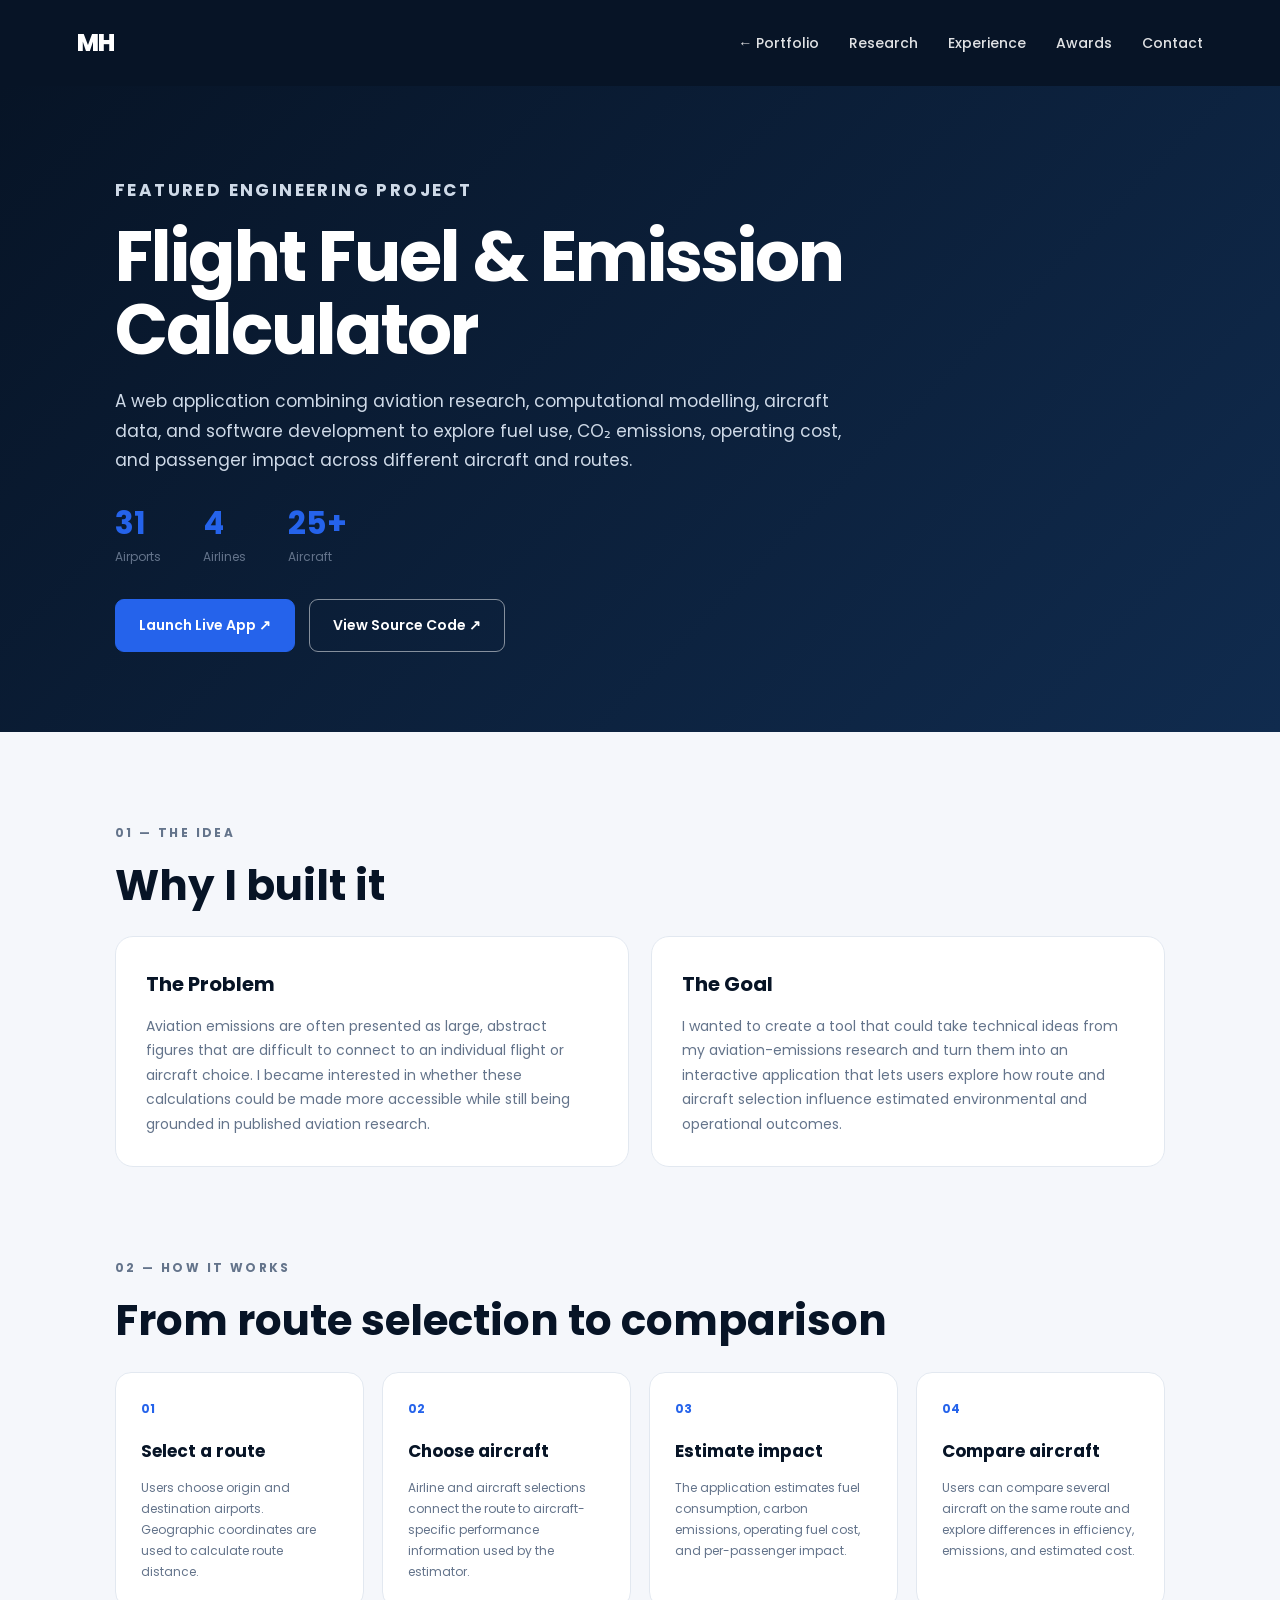
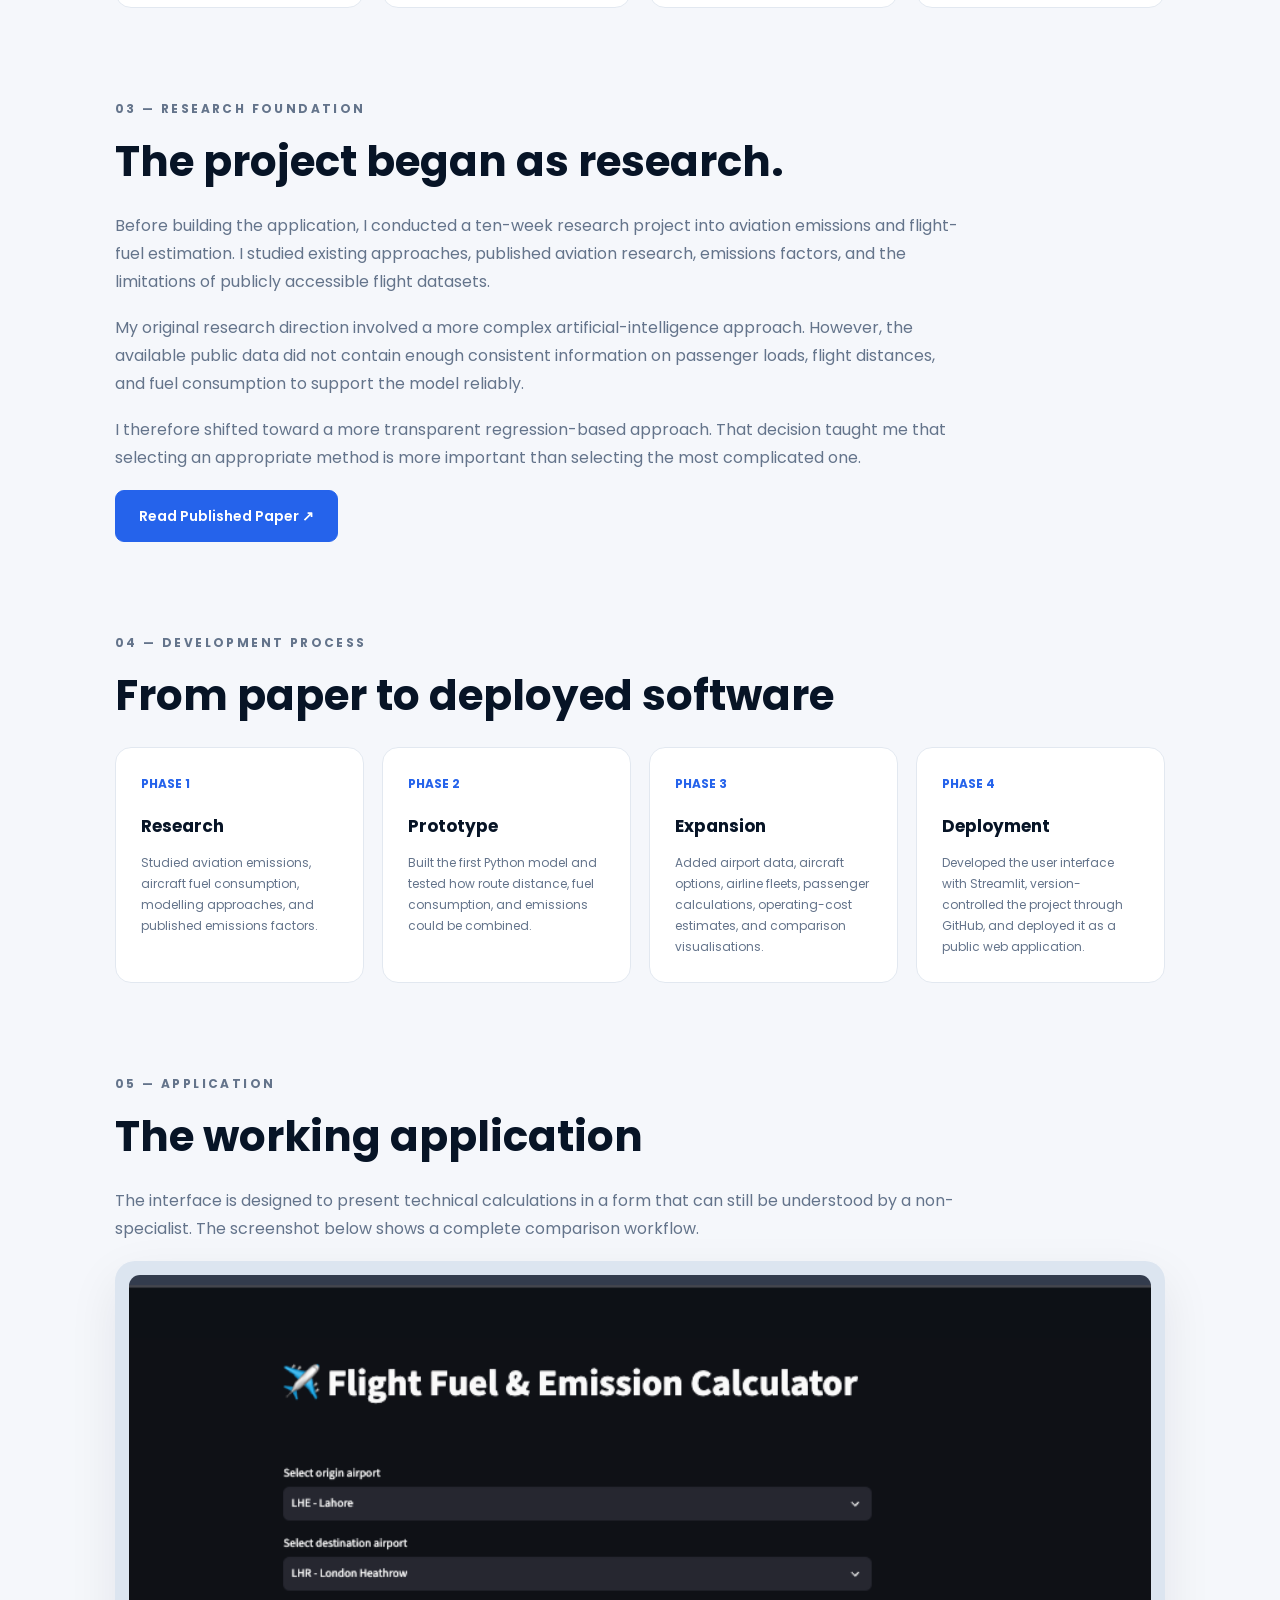
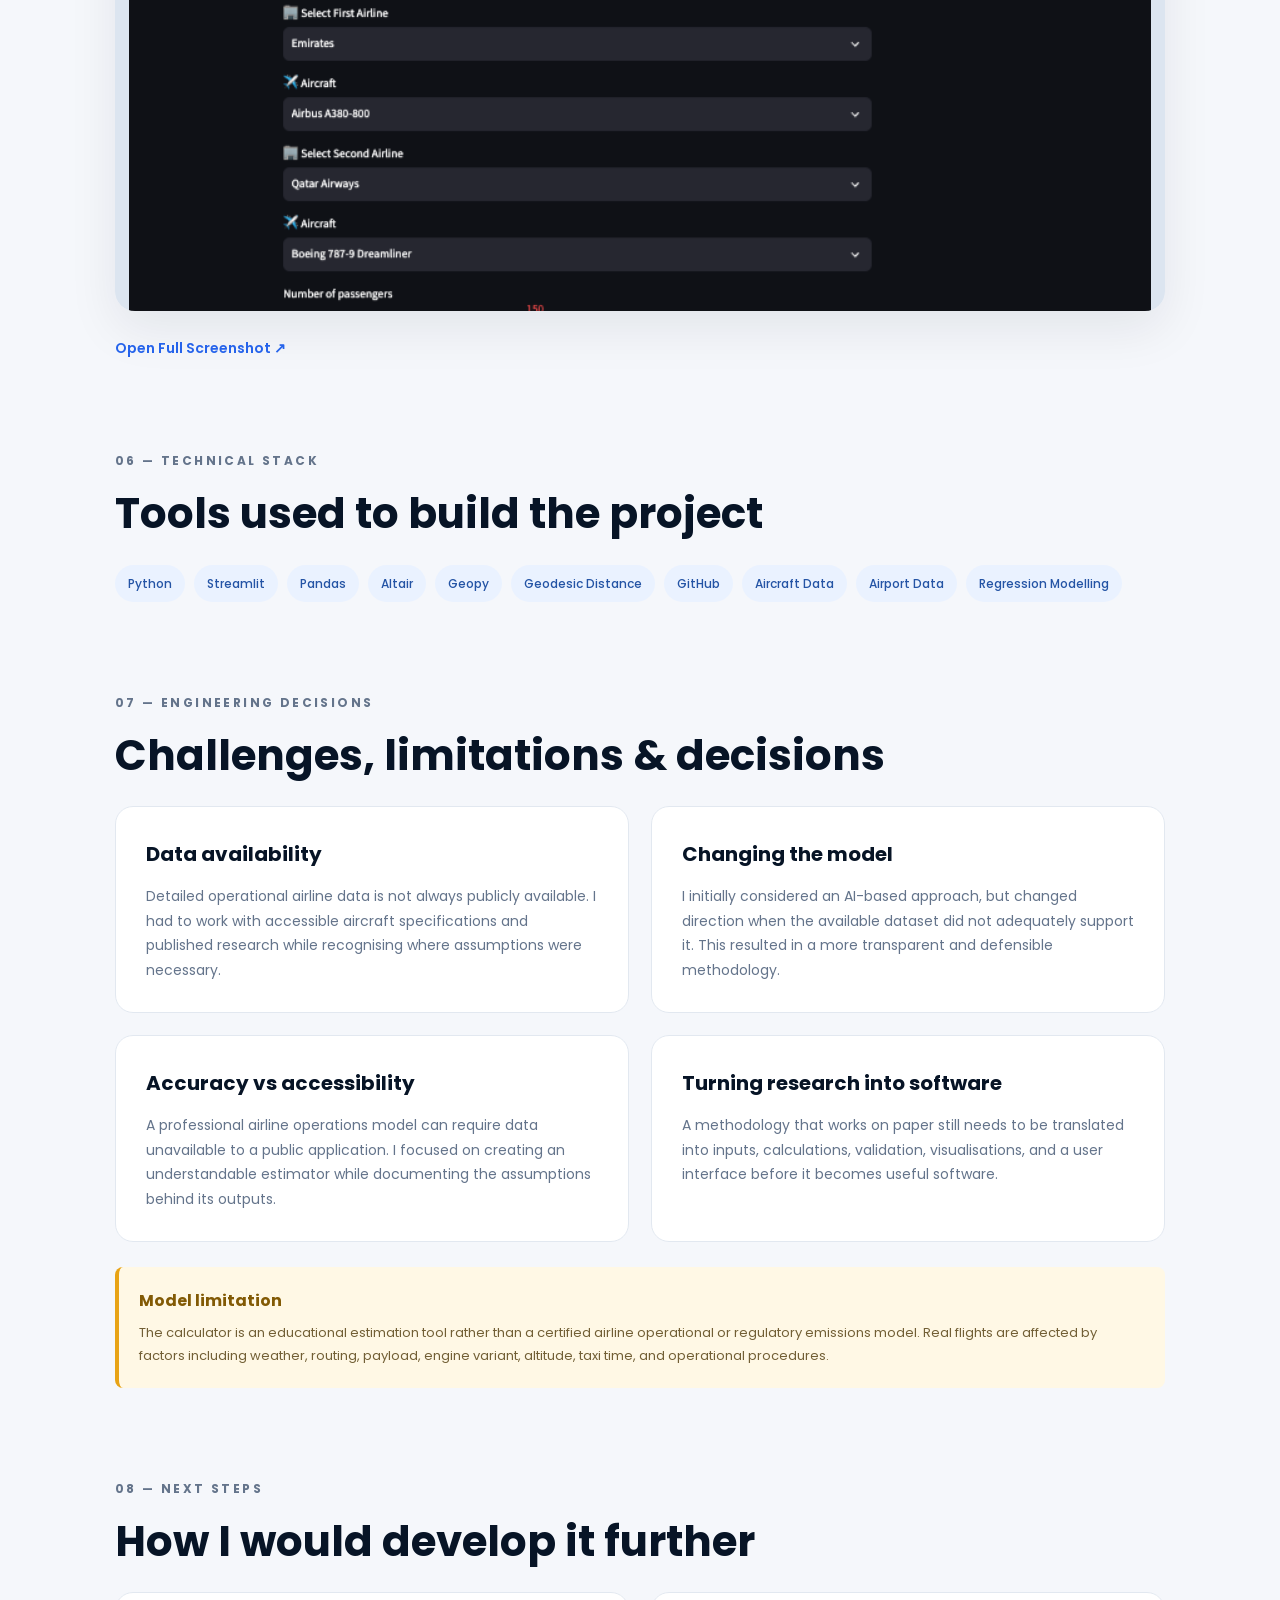
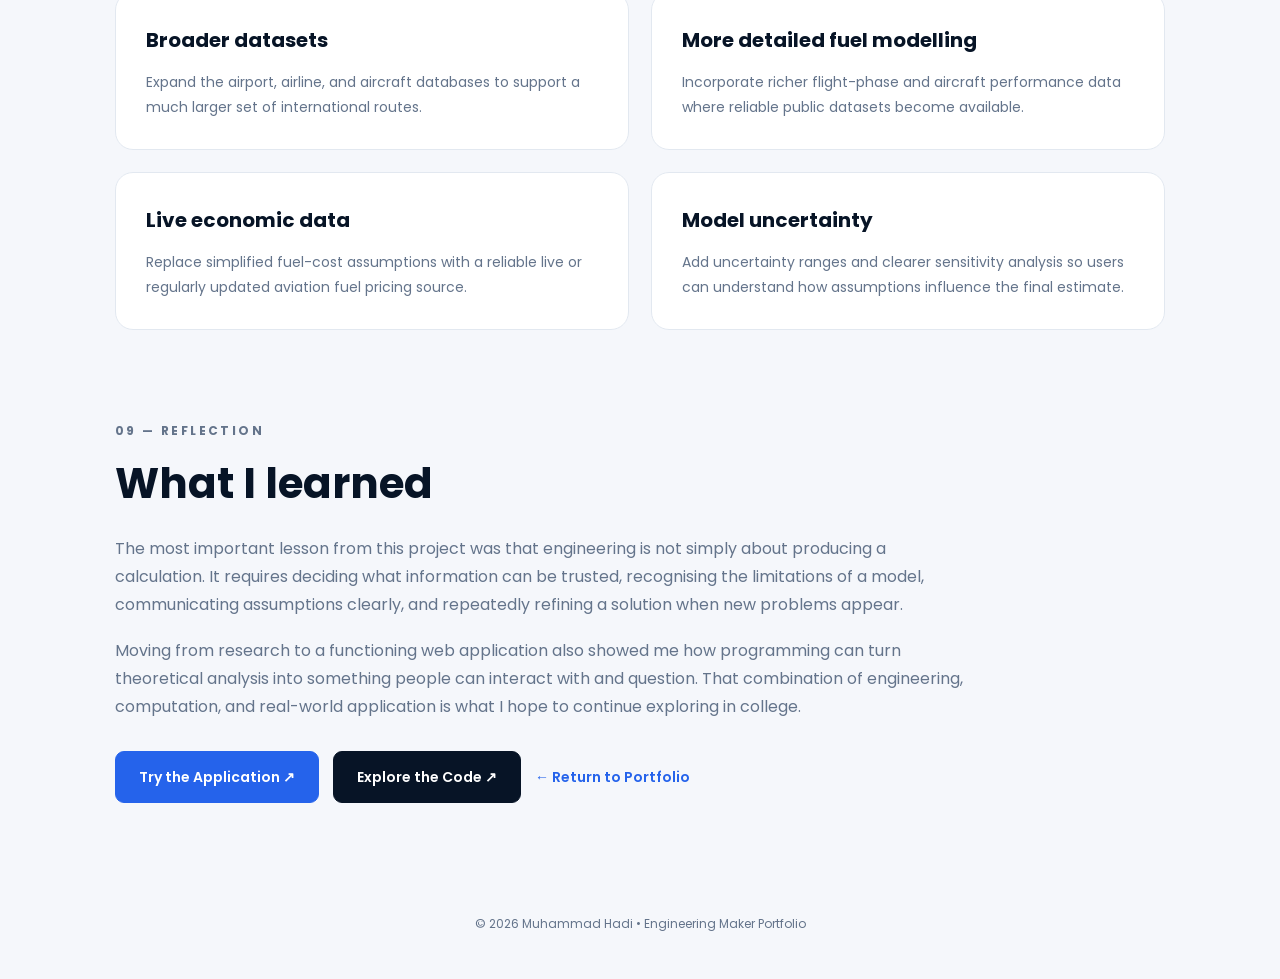
==== project.html @ d3e5a99d "Create project.html" ====
<!DOCTYPE html>
<html lang="en">

<head>

    <meta charset="UTF-8">

    <meta name="viewport" content="width=device-width, initial-scale=1.0">

    <title>
        Flight Fuel & Emission Calculator | Muhammad Hadi
    </title>

    <meta
        name="description"
        content="A detailed case study of Muhammad Hadi's Flight Fuel and Emission Calculator, combining aviation research, computational modelling, and software development."
    >

    <link rel="preconnect" href="https://fonts.googleapis.com">

    <link rel="preconnect" href="https://fonts.gstatic.com" crossorigin>

    <link
        href="https://fonts.googleapis.com/css2?family=Poppins:wght@300;400;500;600;700;800&display=swap"
        rel="stylesheet"
    >

    <link rel="stylesheet" href="style.css">

</head>


<body>


<!-- NAVIGATION -->

<nav class="site-nav project-page-nav">

    <div class="nav-inner">

        <a class="brand" href="index.html">MH</a>

        <button
            class="menu-toggle"
            aria-label="Open navigation menu"
            aria-expanded="false"
            aria-controls="site-menu"
        >

            <span></span>
            <span></span>
            <span></span>

        </button>


        <div class="nav-links" id="site-menu">

            <a href="index.html">← Portfolio</a>

            <a href="index.html#research">Research</a>

            <a href="index.html#experience">Experience</a>

            <a href="index.html#awards">Awards</a>

            <a href="index.html#contact">Contact</a>

        </div>

    </div>

</nav>


<!-- PROJECT HERO -->

<header class="project-hero">

    <div class="project-hero-inner">

        <p class="eyebrow light-eyebrow">
            FEATURED ENGINEERING PROJECT
        </p>

        <h1>
            Flight Fuel &
            Emission Calculator
        </h1>

        <p>
            A web application combining aviation research,
            computational modelling, aircraft data, and software
            development to explore fuel use, CO₂ emissions,
            operating cost, and passenger impact across different
            aircraft and routes.
        </p>


        <div class="project-stats">

            <div class="stat">
                <strong>31</strong>
                <span>Airports</span>
            </div>

            <div class="stat">
                <strong>4</strong>
                <span>Airlines</span>
            </div>

            <div class="stat">
                <strong>25+</strong>
                <span>Aircraft</span>
            </div>

        </div>


        <div class="button-row">

            <a
                href="https://flight-emissions-app-g4cgwpxcgribp68v5itqky.streamlit.app/"
                target="_blank"
                rel="noopener noreferrer"
                class="btn"
            >
                Launch Live App ↗
            </a>

            <a
                href="https://github.com/mhadijaz69/flight-emissions-app"
                target="_blank"
                rel="noopener noreferrer"
                class="btn secondary"
            >
                View Source Code ↗
            </a>

        </div>

    </div>

</header>


<main>


<!-- WHY -->

<section class="case-section">

    <p class="eyebrow">01 — THE IDEA</p>

    <h2>
        Why I built it
    </h2>


    <div class="case-grid">

        <article class="case-card">

            <h3>The Problem</h3>

            <p>
                Aviation emissions are often presented as large,
                abstract figures that are difficult to connect to
                an individual flight or aircraft choice. I became
                interested in whether these calculations could be
                made more accessible while still being grounded in
                published aviation research.
            </p>

        </article>


        <article class="case-card">

            <h3>The Goal</h3>

            <p>
                I wanted to create a tool that could take technical
                ideas from my aviation-emissions research and turn
                them into an interactive application that lets
                users explore how route and aircraft selection
                influence estimated environmental and operational
                outcomes.
            </p>

        </article>

    </div>

</section>


<!-- HOW IT WORKS -->

<section class="case-section">

    <p class="eyebrow">02 — HOW IT WORKS</p>

    <h2>
        From route selection to comparison
    </h2>


    <div class="process-grid">

        <article class="process-card">

            <span class="process-number">01</span>

            <h3>Select a route</h3>

            <p>
                Users choose origin and destination airports.
                Geographic coordinates are used to calculate
                route distance.
            </p>

        </article>


        <article class="process-card">

            <span class="process-number">02</span>

            <h3>Choose aircraft</h3>

            <p>
                Airline and aircraft selections connect the route
                to aircraft-specific performance information used
                by the estimator.
            </p>

        </article>


        <article class="process-card">

            <span class="process-number">03</span>

            <h3>Estimate impact</h3>

            <p>
                The application estimates fuel consumption,
                carbon emissions, operating fuel cost, and
                per-passenger impact.
            </p>

        </article>


        <article class="process-card">

            <span class="process-number">04</span>

            <h3>Compare aircraft</h3>

            <p>
                Users can compare several aircraft on the same
                route and explore differences in efficiency,
                emissions, and estimated cost.
            </p>

        </article>

    </div>

</section>


<!-- RESEARCH -->

<section class="case-section">

    <p class="eyebrow">03 — RESEARCH FOUNDATION</p>

    <h2>
        The project began as research.
    </h2>

    <p>
        Before building the application, I conducted a ten-week
        research project into aviation emissions and flight-fuel
        estimation. I studied existing approaches, published
        aviation research, emissions factors, and the limitations
        of publicly accessible flight datasets.
    </p>

    <p>
        My original research direction involved a more complex
        artificial-intelligence approach. However, the available
        public data did not contain enough consistent information
        on passenger loads, flight distances, and fuel consumption
        to support the model reliably.
    </p>

    <p>
        I therefore shifted toward a more transparent
        regression-based approach. That decision taught me that
        selecting an appropriate method is more important than
        selecting the most complicated one.
    </p>


    <div class="button-row">

        <a
            href="https://www.ijfmr.com/research-paper.php?id=67871"
            target="_blank"
            rel="noopener noreferrer"
            class="btn"
        >
            Read Published Paper ↗
        </a>

    </div>

</section>


<!-- DEVELOPMENT -->

<section class="case-section">

    <p class="eyebrow">04 — DEVELOPMENT PROCESS</p>

    <h2>
        From paper to deployed software
    </h2>


    <div class="process-grid">

        <article class="process-card">

            <span class="process-number">PHASE 1</span>

            <h3>Research</h3>

            <p>
                Studied aviation emissions, aircraft fuel
                consumption, modelling approaches, and published
                emissions factors.
            </p>

        </article>


        <article class="process-card">

            <span class="process-number">PHASE 2</span>

            <h3>Prototype</h3>

            <p>
                Built the first Python model and tested how route
                distance, fuel consumption, and emissions could be
                combined.
            </p>

        </article>


        <article class="process-card">

            <span class="process-number">PHASE 3</span>

            <h3>Expansion</h3>

            <p>
                Added airport data, aircraft options, airline
                fleets, passenger calculations, operating-cost
                estimates, and comparison visualisations.
            </p>

        </article>


        <article class="process-card">

            <span class="process-number">PHASE 4</span>

            <h3>Deployment</h3>

            <p>
                Developed the user interface with Streamlit,
                version-controlled the project through GitHub,
                and deployed it as a public web application.
            </p>

        </article>

    </div>

</section>


<!-- SCREENSHOT -->

<section class="case-section">

    <p class="eyebrow">05 — APPLICATION</p>

    <h2>
        The working application
    </h2>

    <p>
        The interface is designed to present technical calculations
        in a form that can still be understood by a non-specialist.
        The screenshot below shows a complete comparison workflow.
    </p>


    <div class="app-shot-shell">

        <img
            src="app-screenshot.png"
            alt="Full interface of the Flight Fuel and Emission Calculator"
        >

    </div>


    <div class="button-row" style="margin-top: 25px;">

        <a
            href="app-screenshot.png"
            target="_blank"
            class="text-link"
        >
            Open Full Screenshot ↗
        </a>

    </div>

</section>


<!-- TECH STACK -->

<section class="case-section">

    <p class="eyebrow">06 — TECHNICAL STACK</p>

    <h2>
        Tools used to build the project
    </h2>


    <div class="skill-tags">

        <span>Python</span>
        <span>Streamlit</span>
        <span>Pandas</span>
        <span>Altair</span>
        <span>Geopy</span>
        <span>Geodesic Distance</span>
        <span>GitHub</span>
        <span>Aircraft Data</span>
        <span>Airport Data</span>
        <span>Regression Modelling</span>

    </div>

</section>


<!-- CHALLENGES -->

<section class="case-section">

    <p class="eyebrow">07 — ENGINEERING DECISIONS</p>

    <h2>
        Challenges, limitations & decisions
    </h2>


    <div class="case-grid">

        <article class="case-card">

            <h3>Data availability</h3>

            <p>
                Detailed operational airline data is not always
                publicly available. I had to work with accessible
                aircraft specifications and published research
                while recognising where assumptions were necessary.
            </p>

        </article>


        <article class="case-card">

            <h3>Changing the model</h3>

            <p>
                I initially considered an AI-based approach, but
                changed direction when the available dataset did
                not adequately support it. This resulted in a more
                transparent and defensible methodology.
            </p>

        </article>


        <article class="case-card">

            <h3>Accuracy vs accessibility</h3>

            <p>
                A professional airline operations model can require
                data unavailable to a public application. I focused
                on creating an understandable estimator while
                documenting the assumptions behind its outputs.
            </p>

        </article>


        <article class="case-card">

            <h3>Turning research into software</h3>

            <p>
                A methodology that works on paper still needs to be
                translated into inputs, calculations, validation,
                visualisations, and a user interface before it
                becomes useful software.
            </p>

        </article>

    </div>


    <div class="model-note">

        <strong>Model limitation</strong>

        <p>
            The calculator is an educational estimation tool rather
            than a certified airline operational or regulatory
            emissions model. Real flights are affected by factors
            including weather, routing, payload, engine variant,
            altitude, taxi time, and operational procedures.
        </p>

    </div>

</section>


<!-- FUTURE -->

<section class="case-section">

    <p class="eyebrow">08 — NEXT STEPS</p>

    <h2>
        How I would develop it further
    </h2>


    <div class="case-grid">

        <article class="case-card">

            <h3>Broader datasets</h3>

            <p>
                Expand the airport, airline, and aircraft databases
                to support a much larger set of international routes.
            </p>

        </article>


        <article class="case-card">

            <h3>More detailed fuel modelling</h3>

            <p>
                Incorporate richer flight-phase and aircraft
                performance data where reliable public datasets
                become available.
            </p>

        </article>


        <article class="case-card">

            <h3>Live economic data</h3>

            <p>
                Replace simplified fuel-cost assumptions with a
                reliable live or regularly updated aviation fuel
                pricing source.
            </p>

        </article>


        <article class="case-card">

            <h3>Model uncertainty</h3>

            <p>
                Add uncertainty ranges and clearer sensitivity
                analysis so users can understand how assumptions
                influence the final estimate.
            </p>

        </article>

    </div>

</section>


<!-- LEARNING -->

<section class="case-section">

    <p class="eyebrow">09 — REFLECTION</p>

    <h2>
        What I learned
    </h2>

    <p>
        The most important lesson from this project was that
        engineering is not simply about producing a calculation.
        It requires deciding what information can be trusted,
        recognising the limitations of a model, communicating
        assumptions clearly, and repeatedly refining a solution
        when new problems appear.
    </p>

    <p>
        Moving from research to a functioning web application also
        showed me how programming can turn theoretical analysis into
        something people can interact with and question. That
        combination of engineering, computation, and real-world
        application is what I hope to continue exploring in college.
    </p>


    <div class="button-row" style="margin-top: 30px;">

        <a
            href="https://flight-emissions-app-g4cgwpxcgribp68v5itqky.streamlit.app/"
            target="_blank"
            rel="noopener noreferrer"
            class="btn"
        >
            Try the Application ↗
        </a>

        <a
            href="https://github.com/mhadijaz69/flight-emissions-app"
            target="_blank"
            rel="noopener noreferrer"
            class="btn dark-btn"
        >
            Explore the Code ↗
        </a>

        <a href="index.html" class="text-link">
            ← Return to Portfolio
        </a>

    </div>

</section>


</main>


<footer>

    <p>
        © <span id="year">2026</span> Muhammad Hadi
        • Engineering Maker Portfolio
    </p>

</footer>


<script src="script.js"></script>

</body>

</html>
---- style.css ----
/* =========================================================
   VARIABLES
========================================================= */

:root {
    --navy: #071426;
    --navy-light: #102542;
    --blue: #2563eb;
    --blue-dark: #1d4ed8;
    --blue-light: #eaf2ff;

    --text: #172033;
    --muted: #64748b;

    --background: #f5f7fb;
    --white: #ffffff;
    --border: #e2e8f0;

    --shadow:
        0 18px 50px rgba(15, 23, 42, 0.08);

    --radius: 22px;
}


/* =========================================================
   RESET
========================================================= */

* {
    margin: 0;
    padding: 0;
    box-sizing: border-box;
}

html {
    scroll-behavior: smooth;
}

body {
    font-family: "Poppins", sans-serif;
    background: var(--background);
    color: var(--text);
    line-height: 1.75;
    overflow-x: hidden;
}

img {
    max-width: 100%;
}

a {
    color: inherit;
}

button,
a {
    -webkit-tap-highlight-color: transparent;
}

.skip-link {
    position: absolute;
    top: -60px;
    left: 20px;
    background: white;
    color: black;
    padding: 10px 15px;
    z-index: 9999;
}

.skip-link:focus {
    top: 20px;
}


/* =========================================================
   NAVIGATION
========================================================= */

.site-nav {
    position: absolute;
    top: 0;
    left: 0;
    width: 100%;
    z-index: 1000;
    padding: 22px 6%;
}

.nav-inner {
    max-width: 1250px;
    margin: auto;
    display: flex;
    align-items: center;
    justify-content: space-between;
}

.brand {
    color: white;
    text-decoration: none;
    font-weight: 800;
    font-size: 24px;
    letter-spacing: -1px;
}

.nav-links {
    display: flex;
    align-items: center;
    gap: 30px;
}

.nav-links a {
    color: rgba(255,255,255,0.88);
    text-decoration: none;
    font-size: 14px;
    font-weight: 500;
    transition: 0.25s ease;
}

.nav-links a:hover {
    color: #7db2ff;
}

.menu-toggle {
    display: none;
    background: transparent;
    border: 0;
    cursor: pointer;
}

.menu-toggle span {
    display: block;
    width: 26px;
    height: 2px;
    background: white;
    margin: 6px 0;
}


/* =========================================================
   HERO
========================================================= */

.hero {
    min-height: 100vh;
    position: relative;

    display: flex;
    align-items: center;

    background:
        linear-gradient(
            90deg,
            rgba(5, 14, 29, 0.98) 0%,
            rgba(5, 14, 29, 0.96) 35%,
            rgba(5, 14, 29, 0.78) 52%,
            rgba(5, 14, 29, 0.35) 72%,
            rgba(5, 14, 29, 0.12) 100%
        ),
        url("hero-image.png");

    background-size: cover;
    background-position: right center;
    background-repeat: no-repeat;

    padding: 120px 8% 90px;
}

.hero-content {
    width: 48%;
    max-width: 650px;
    color: white;
}

.eyebrow {
    color: var(--blue);
    font-size: 12px;
    font-weight: 700;
    letter-spacing: 2.4px;
    margin-bottom: 14px;
}

.light-eyebrow {
    color: #78adff;
}

.hero h1 {
    font-size: clamp(56px, 7vw, 88px);
    line-height: 0.98;
    letter-spacing: -4px;
    margin-bottom: 25px;
}

.hero h2 {
    color: #78adff;
    font-size: clamp(25px, 3vw, 37px);
    line-height: 1.3;
    margin-bottom: 28px;
}

.hero-lead {
    max-width: 590px;
    font-size: 18px;
    color: #d7deeb;
    margin-bottom: 35px;
}

.hero-buttons,
.button-row {
    display: flex;
    align-items: center;
    gap: 14px;
    flex-wrap: wrap;
}

.hero-tags {
    margin-top: 36px;
    display: flex;
    flex-wrap: wrap;
    gap: 10px;
}

.hero-tags span {
    border: 1px solid rgba(255,255,255,0.22);
    color: #dce6f5;
    border-radius: 100px;
    padding: 7px 14px;
    font-size: 12px;
}


/* =========================================================
   BUTTONS
========================================================= */

.btn {
    display: inline-block;
    padding: 13px 23px;
    border-radius: 9px;

    background: var(--blue);
    color: white;

    text-decoration: none;
    font-weight: 600;
    font-size: 14px;

    border: 1px solid var(--blue);

    transition:
        transform 0.2s ease,
        background 0.2s ease,
        box-shadow 0.2s ease;
}

.btn:hover {
    background: var(--blue-dark);
    transform: translateY(-2px);
    box-shadow: 0 10px 25px rgba(37,99,235,0.25);
}

.secondary {
    background: transparent;
    border-color: rgba(255,255,255,0.5);
}

.secondary:hover {
    background: white;
    color: var(--navy);
    border-color: white;
}

.dark-btn {
    background: var(--navy);
    border-color: var(--navy);
}

.dark-btn:hover {
    background: #122540;
}

.text-link {
    color: var(--blue);
    font-weight: 600;
    font-size: 14px;
    text-decoration: none;
}

.text-link:hover {
    text-decoration: underline;
}


/* =========================================================
   GENERAL SECTIONS
========================================================= */

.content-section {
    width: min(1120px, 88%);
    margin: 110px auto;
}

.section-heading {
    max-width: 770px;
    margin-bottom: 45px;
}

.section-heading h2 {
    font-size: clamp(34px, 4vw, 48px);
    line-height: 1.15;
    letter-spacing: -1.5px;
    color: var(--navy);
    margin-bottom: 18px;
}

.section-intro {
    color: var(--muted);
    font-size: 17px;
}

.card-label {
    color: var(--blue);
    font-size: 11px;
    font-weight: 700;
    letter-spacing: 1.8px;
    margin-bottom: 12px;
}


/* =========================================================
   ABOUT
========================================================= */

.about-grid {
    display: grid;
    grid-template-columns: 1.6fr 0.8fr;
    gap: 55px;
    align-items: start;
}

.about-copy p {
    font-size: 17px;
    color: #3b465b;
    margin-bottom: 20px;
}

.focus-card {
    background: var(--navy);
    color: white;
    padding: 32px;
    border-radius: var(--radius);
    box-shadow: var(--shadow);
}

.focus-card h3 {
    font-size: 23px;
    margin-bottom: 22px;
}

.focus-list {
    display: flex;
    flex-wrap: wrap;
    gap: 9px;
}

.focus-list span {
    background: rgba(255,255,255,0.08);
    border: 1px solid rgba(255,255,255,0.1);
    padding: 8px 12px;
    border-radius: 100px;
    font-size: 12px;
}


/* =========================================================
   PROJECT
========================================================= */

.project-showcase {
    background: white;
    border-radius: var(--radius);
    box-shadow: var(--shadow);
    overflow: hidden;

    display: grid;
    grid-template-columns: 1.1fr 0.9fr;
}

.project-copy {
    padding: 50px;
}

.project-copy h3 {
    font-size: 29px;
    line-height: 1.3;
    margin-bottom: 18px;
    color: var(--navy);
}

.project-copy > p {
    color: var(--muted);
}

.project-stats {
    display: flex;
    gap: 42px;
    margin: 32px 0;
}

.stat {
    display: flex;
    flex-direction: column;
}

.stat strong {
    color: var(--blue);
    font-size: 31px;
    line-height: 1;
}

.stat span {
    color: var(--muted);
    font-size: 12px;
    margin-top: 7px;
}

.project-thumbnail {
    position: relative;
    min-height: 420px;
    background: #edf2f9;
    overflow: hidden;
}

.project-thumbnail img {
    width: 100%;
    height: 100%;
    min-height: 420px;
    object-fit: cover;
    object-position: top center;
    display: block;
}

.thumbnail-caption {
    position: absolute;
    bottom: 18px;
    left: 18px;

    padding: 8px 12px;
    border-radius: 7px;

    color: white;
    background: rgba(7,20,38,0.86);

    font-size: 11px;
}


/* =========================================================
   RESEARCH
========================================================= */

.research-card {
    display: grid;
    grid-template-columns: 1.5fr 0.8fr;
    gap: 55px;

    background: white;
    padding: 50px;
    border-radius: var(--radius);
    box-shadow: var(--shadow);
}

.status-badge {
    display: inline-block;
    background: #e8f5ec;
    color: #18753c;
    border-radius: 100px;
    padding: 7px 13px;
    font-size: 11px;
    font-weight: 700;
    margin-bottom: 20px;
}

.research-details h3 {
    color: var(--navy);
    font-size: 28px;
    line-height: 1.35;
    margin-bottom: 12px;
}

.publication-line {
    color: var(--blue);
    font-weight: 600;
    font-size: 14px;
    margin-bottom: 24px;
}

.research-details > p:not(.publication-line) {
    color: var(--muted);
    margin-bottom: 17px;
}

.research-details .button-row {
    margin-top: 28px;
}

.research-journey {
    padding-left: 35px;
    border-left: 1px solid var(--border);
}

.journey-item {
    display: grid;
    grid-template-columns: 38px 1fr;
    gap: 14px;
    margin-bottom: 24px;
}

.journey-item span {
    color: var(--blue);
    font-weight: 700;
    font-size: 12px;
}

.journey-item p {
    color: #475569;
    font-size: 14px;
}


/* =========================================================
   EXPERIENCE
========================================================= */

.experience-grid {
    display: grid;
    grid-template-columns: repeat(2, 1fr);
    gap: 22px;
}

.experience-card {
    background: white;
    padding: 32px;
    border-radius: 18px;
    border: 1px solid var(--border);
    transition: 0.25s ease;
}

.experience-card:hover {
    transform: translateY(-4px);
    box-shadow: var(--shadow);
}

.experience-card h3 {
    color: var(--navy);
    font-size: 21px;
    margin-bottom: 6px;
}

.experience-meta {
    color: var(--blue);
    font-size: 12px;
    font-weight: 600;
    margin-bottom: 16px;
}

.experience-card > p:last-child {
    color: var(--muted);
    font-size: 14px;
}


/* =========================================================
   AWARDS
========================================================= */

.award-grid {
    display: grid;
    grid-template-columns: repeat(3, 1fr);
    gap: 20px;
}

.award-card {
    background: white;
    padding: 28px;
    min-height: 205px;

    border-radius: 18px;
    border: 1px solid var(--border);
    border-top: 4px solid var(--blue);

    transition: 0.25s ease;
}

.award-card:hover {
    transform: translateY(-5px);
    box-shadow: var(--shadow);
}

.award-year {
    display: block;
    color: var(--muted);
    font-size: 11px;
    font-weight: 700;
    margin-bottom: 14px;
}

.award-card h3 {
    color: var(--navy);
    font-size: 17px;
    line-height: 1.4;
    margin-bottom: 16px;
}

.award-card strong {
    display: block;
    color: var(--blue);
    font-size: 16px;
    margin-bottom: 5px;
}

.award-card p {
    color: var(--muted);
    font-size: 12px;
}

.additional-awards {
    margin-top: 25px;
    background: white;
    border: 1px solid var(--border);
    border-radius: 14px;
}

.additional-awards summary {
    cursor: pointer;
    padding: 19px 24px;
    color: var(--blue);
    font-size: 14px;
    font-weight: 600;
}

.additional-awards-grid {
    border-top: 1px solid var(--border);
    padding: 25px;

    display: grid;
    grid-template-columns: repeat(2, 1fr);
    gap: 20px;
}

.additional-awards-grid div {
    display: flex;
    flex-direction: column;
    gap: 5px;
}

.additional-awards-grid strong {
    font-size: 14px;
}

.additional-awards-grid span {
    color: var(--muted);
    font-size: 12px;
}


/* =========================================================
   SKILLS
========================================================= */

.skills-wrapper {
    display: grid;
    grid-template-columns: repeat(2, 1fr);
    gap: 25px;
}

.skill-group {
    background: white;
    border-radius: 18px;
    border: 1px solid var(--border);
    padding: 30px;
}

.skill-group h3 {
    color: var(--navy);
    font-size: 18px;
    margin-bottom: 20px;
}

.skill-tags {
    display: flex;
    flex-wrap: wrap;
    gap: 9px;
}

.skill-tags span {
    background: var(--blue-light);
    color: #2454a5;

    border-radius: 100px;
    padding: 8px 13px;

    font-size: 12px;
    font-weight: 500;
}


/* =========================================================
   CONTACT
========================================================= */

.contact-section {
    background: var(--navy);
    width: min(1120px, 88%);
    margin: 120px auto 60px;

    padding: 60px;

    color: white;
    border-radius: 24px;
}

.contact-section h2 {
    font-size: clamp(36px, 5vw, 54px);
    margin-bottom: 10px;
}

.contact-section > p:not(.eyebrow) {
    color: #c4cfdf;
    max-width: 650px;
}

.contact-links {
    display: grid;
    grid-template-columns: repeat(3, 1fr);
    gap: 15px;
    margin-top: 35px;
}

.contact-card {
    text-decoration: none;

    background: rgba(255,255,255,0.07);
    border: 1px solid rgba(255,255,255,0.12);

    padding: 20px;
    border-radius: 13px;

    transition: 0.2s ease;
}

.contact-card:hover {
    background: rgba(255,255,255,0.12);
    transform: translateY(-3px);
}

.contact-card span {
    display: block;
    color: #82b3ff;
    font-size: 10px;
    font-weight: 700;
    letter-spacing: 1.2px;
    margin-bottom: 7px;
}

.contact-card strong {
    font-size: 12px;
}


/* =========================================================
   FOOTER
========================================================= */

footer {
    text-align: center;
    color: var(--muted);
    padding: 20px 20px 45px;
    font-size: 12px;
}


/* =========================================================
   PROJECT PAGE
========================================================= */

.project-page-nav {
    position: relative;
    background: var(--navy);
}

.project-hero {
    padding: 90px 8% 80px;
    background:
        linear-gradient(
            135deg,
            #071426,
            #102b4e
        );

    color: white;
}

.project-hero-inner {
    width: min(1050px, 100%);
    margin: auto;
}

.project-hero h1 {
    max-width: 850px;

    font-size: clamp(42px, 6vw, 70px);
    line-height: 1.05;
    letter-spacing: -2px;

    margin-bottom: 20px;
}

.project-hero p {
    max-width: 760px;
    color: #cfdae8;
    font-size: 17px;
}

.project-hero .button-row {
    margin-top: 30px;
}

.case-section {
    width: min(1050px, 88%);
    margin: 90px auto;
}

.case-section h2 {
    color: var(--navy);
    font-size: clamp(30px, 4vw, 42px);
    line-height: 1.2;
    margin-bottom: 25px;
}

.case-section > p {
    color: var(--muted);
    max-width: 850px;
    margin-bottom: 18px;
}

.case-grid {
    display: grid;
    grid-template-columns: repeat(2, 1fr);
    gap: 22px;
}

.case-card {
    background: white;
    border: 1px solid var(--border);
    padding: 30px;
    border-radius: 18px;
}

.case-card h3 {
    color: var(--navy);
    font-size: 20px;
    margin-bottom: 12px;
}

.case-card p {
    color: var(--muted);
    font-size: 14px;
}

.process-grid {
    display: grid;
    grid-template-columns: repeat(4, 1fr);
    gap: 18px;
}

.process-card {
    background: white;
    border-radius: 16px;
    padding: 25px;
    border: 1px solid var(--border);
}

.process-number {
    color: var(--blue);
    font-size: 12px;
    font-weight: 700;
    display: block;
    margin-bottom: 18px;
}

.process-card h3 {
    font-size: 17px;
    color: var(--navy);
    margin-bottom: 10px;
}

.process-card p {
    color: var(--muted);
    font-size: 12px;
}

.app-shot-shell {
    background: #dce5f0;
    padding: 14px;
    border-radius: 20px;
    box-shadow: var(--shadow);

    max-height: 650px;
    overflow-y: auto;
}

.app-shot-shell img {
    display: block;
    width: 100%;
    border-radius: 11px;
}

.model-note {
    margin-top: 25px;
    background: #fff8e5;
    border-left: 4px solid #e8a315;
    padding: 20px;
    border-radius: 8px;
}

.model-note strong {
    color: #825a05;
}

.model-note p {
    margin-top: 7px;
    color: #725f35;
    font-size: 13px;
}


/* =========================================================
   TABLET
========================================================= */

@media (max-width: 950px) {

    .hero {
        padding-left: 7%;
        padding-right: 7%;
        background-position: 65% center;
    }

    .hero-content {
        width: 65%;
    }

    .about-grid,
    .project-showcase,
    .research-card {
        grid-template-columns: 1fr;
    }

    .project-thumbnail {
        min-height: 330px;
    }

    .project-thumbnail img {
        min-height: 330px;
        max-height: 420px;
    }

    .research-journey {
        padding-left: 0;
        padding-top: 30px;
        border-left: 0;
        border-top: 1px solid var(--border);
    }

    .award-grid {
        grid-template-columns: repeat(2, 1fr);
    }

    .process-grid {
        grid-template-columns: repeat(2, 1fr);
    }

    .contact-links {
        grid-template-columns: 1fr;
    }

}


/* =========================================================
   MOBILE
========================================================= */

@media (max-width: 720px) {

    .site-nav {
        padding: 18px 24px;
    }

    .menu-toggle {
        display: block;
    }

    .nav-links {
        position: absolute;
        top: 67px;
        right: 22px;

        width: min(270px, calc(100vw - 44px));

        background: rgba(7,20,38,0.97);

        padding: 18px;
        border-radius: 14px;

        display: none;
        flex-direction: column;
        align-items: flex-start;
        gap: 8px;

        box-shadow: 0 15px 40px rgba(0,0,0,0.25);
    }

    .nav-links.open {
        display: flex;
    }

    .nav-links a {
        width: 100%;
        padding: 10px 8px;
    }

    .hero {
        min-height: 100vh;

        padding:
            120px
            24px
            65px;

        background-position: 68% center;
    }

    .hero::before {
        content: "";
        position: absolute;
        inset: 0;
        background: rgba(5,14,29,0.18);
    }

    .hero-content {
        position: relative;
        z-index: 2;
        width: 100%;
    }

    .hero h1 {
        font-size: 52px;
        letter-spacing: -2px;
    }

    .hero h2 {
        font-size: 25px;
    }

    .hero-lead {
        font-size: 15px;
    }

    .hero-buttons {
        align-items: stretch;
        flex-direction: column;
        max-width: 280px;
    }

    .hero-buttons .btn {
        text-align: center;
    }

    .content-section {
        width: 90%;
        margin: 75px auto;
    }

    .section-heading {
        margin-bottom: 30px;
    }

    .about-grid {
        gap: 25px;
    }

    .project-copy {
        padding: 30px 25px;
    }

    .project-stats {
        gap: 25px;
        flex-wrap: wrap;
    }

    .button-row {
        align-items: flex-start;
    }

    .research-card {
        padding: 30px 25px;
        gap: 30px;
    }

    .experience-grid,
    .award-grid,
    .skills-wrapper,
    .additional-awards-grid,
    .case-grid,
    .process-grid {
        grid-template-columns: 1fr;
    }

    .contact-section {
        width: 90%;
        padding: 38px 25px;
        margin-top: 80px;
    }

    .project-hero {
        padding:
            70px
            25px
            65px;
    }

    .project-hero h1 {
        font-size: 43px;
    }

    .case-section {
        width: 90%;
        margin: 70px auto;
    }

}
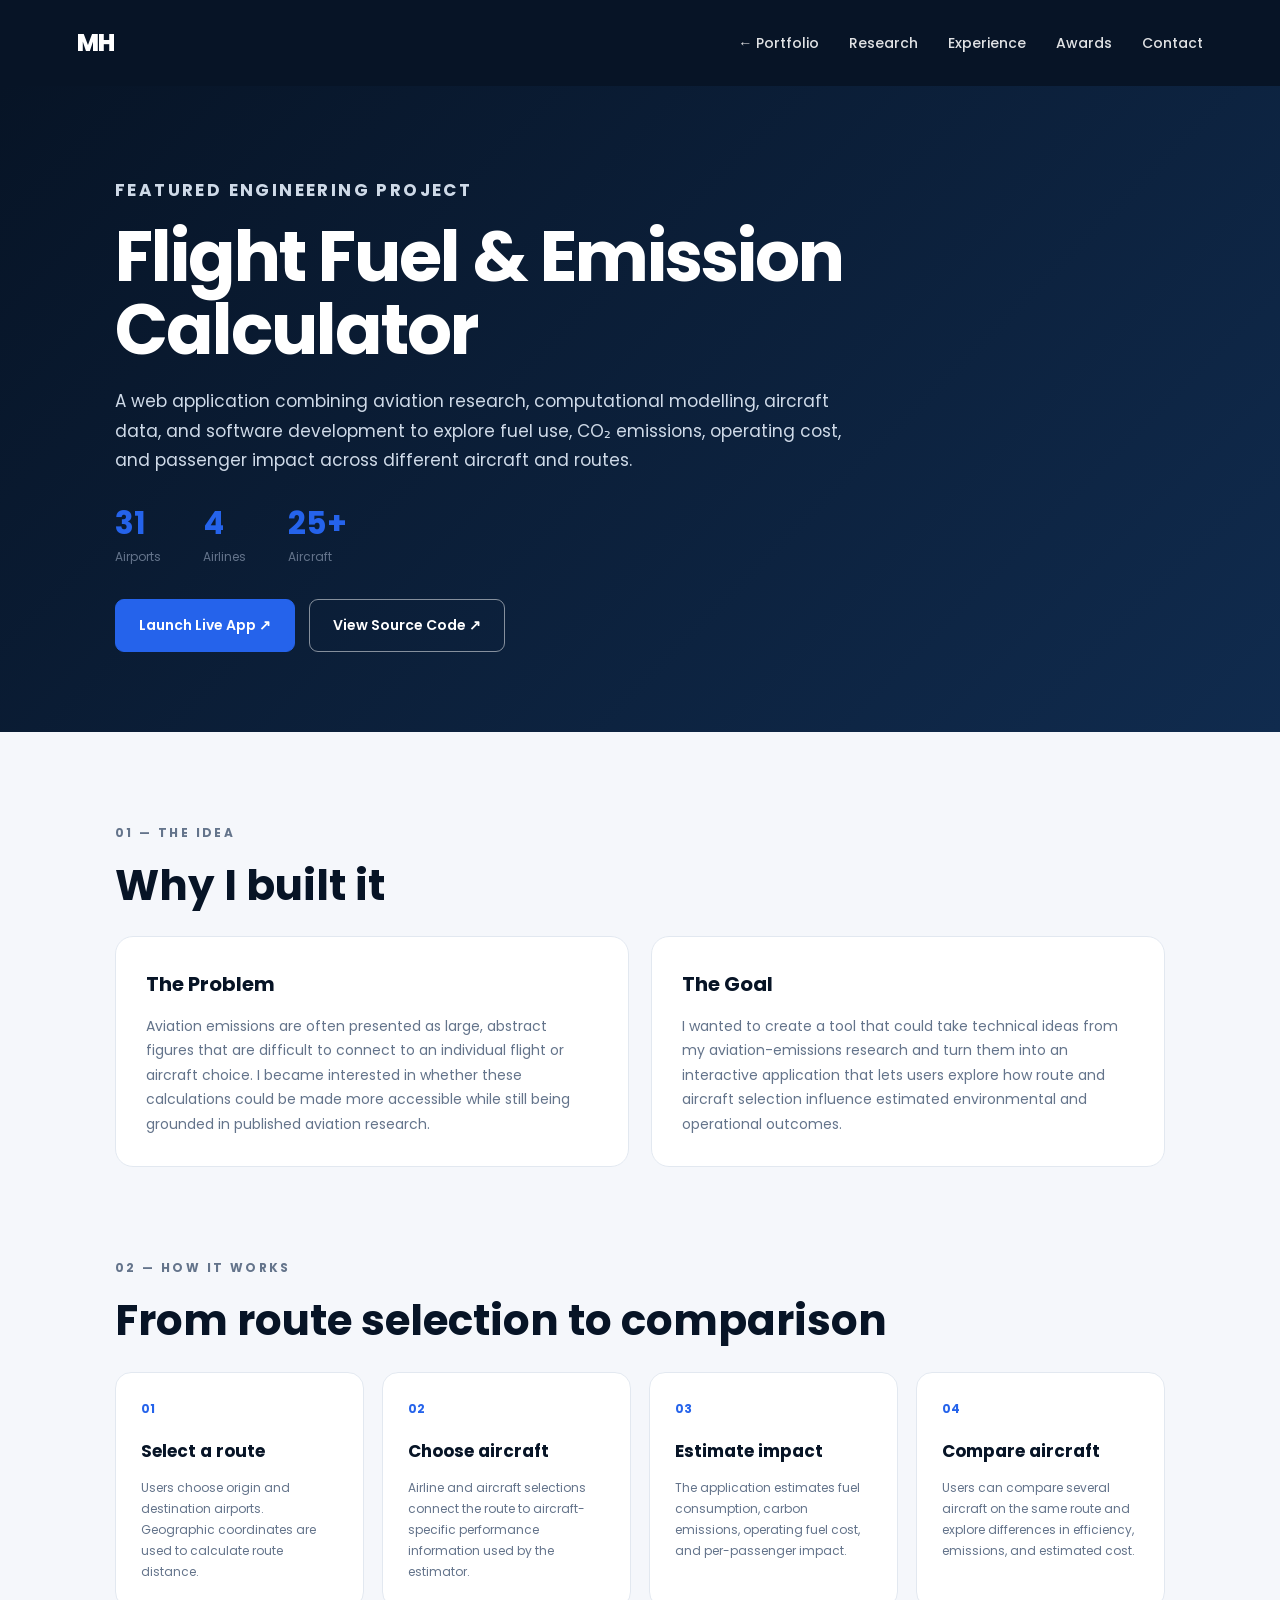
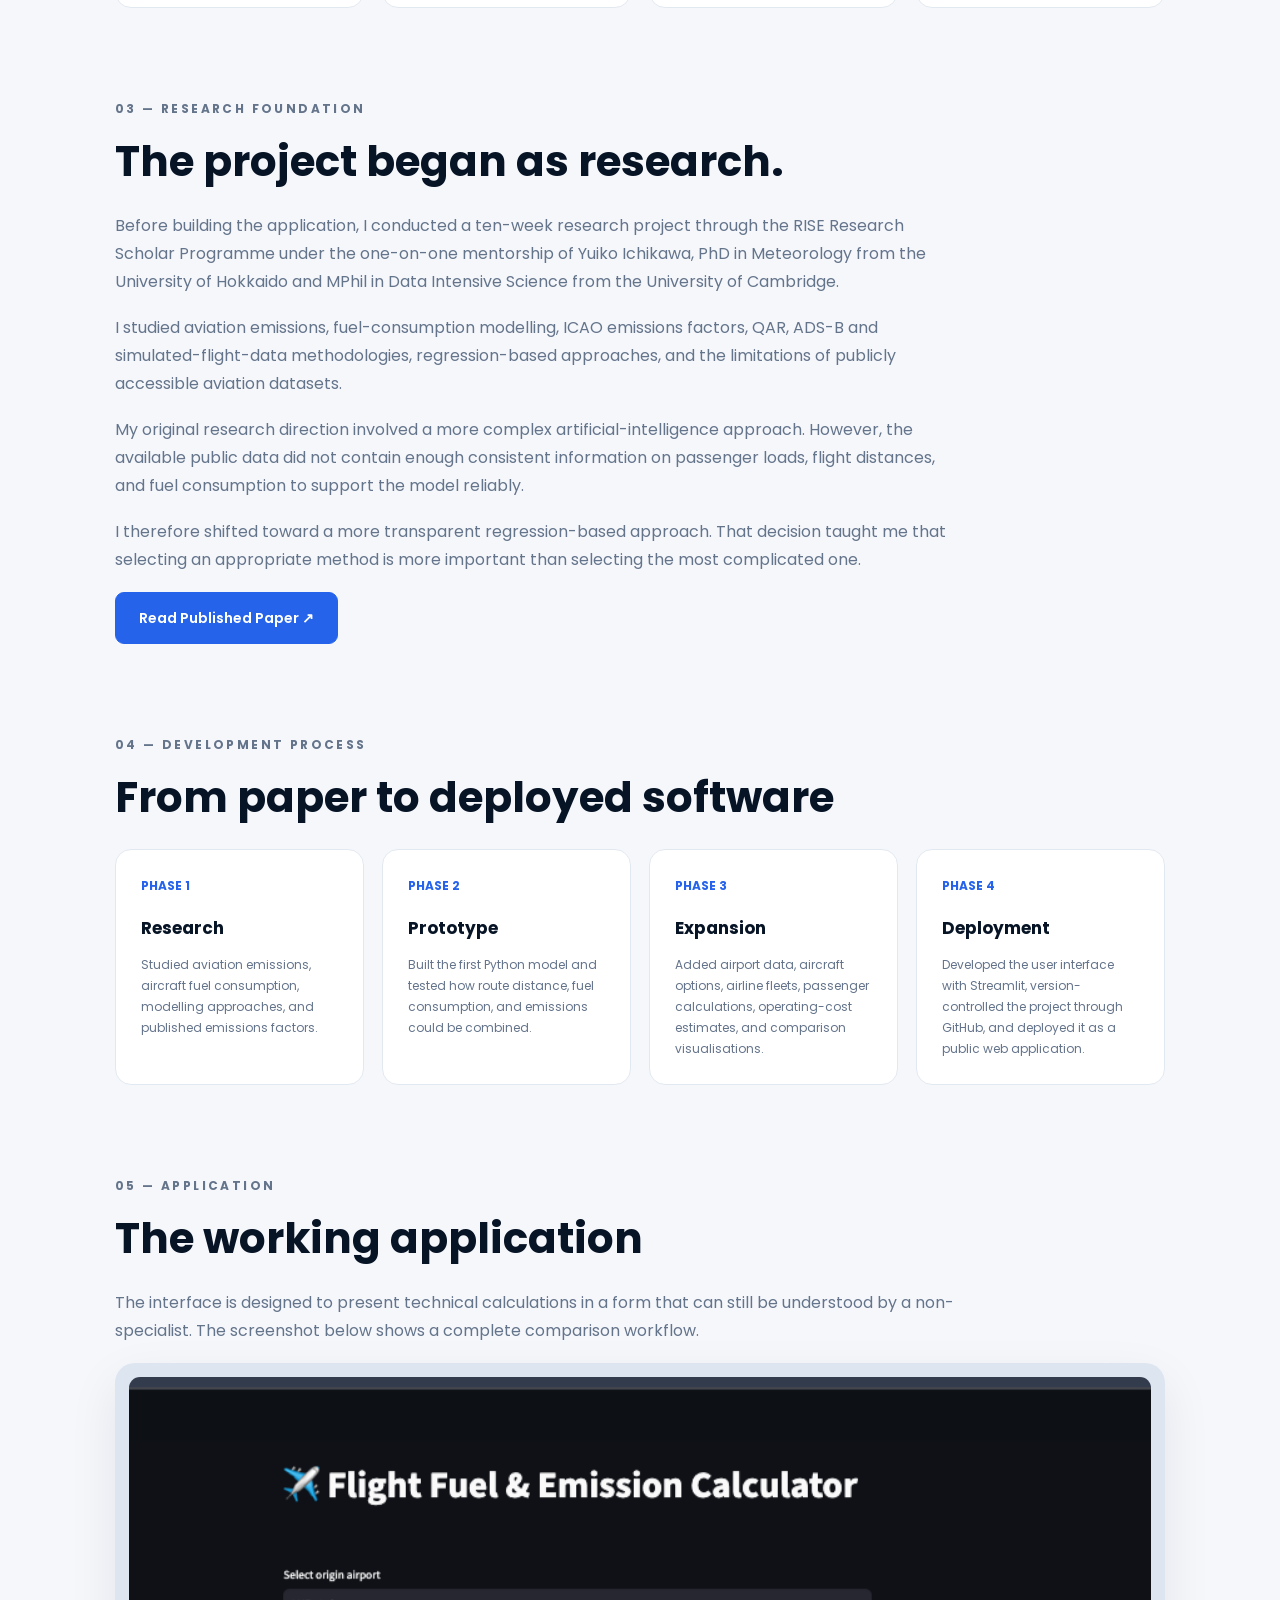
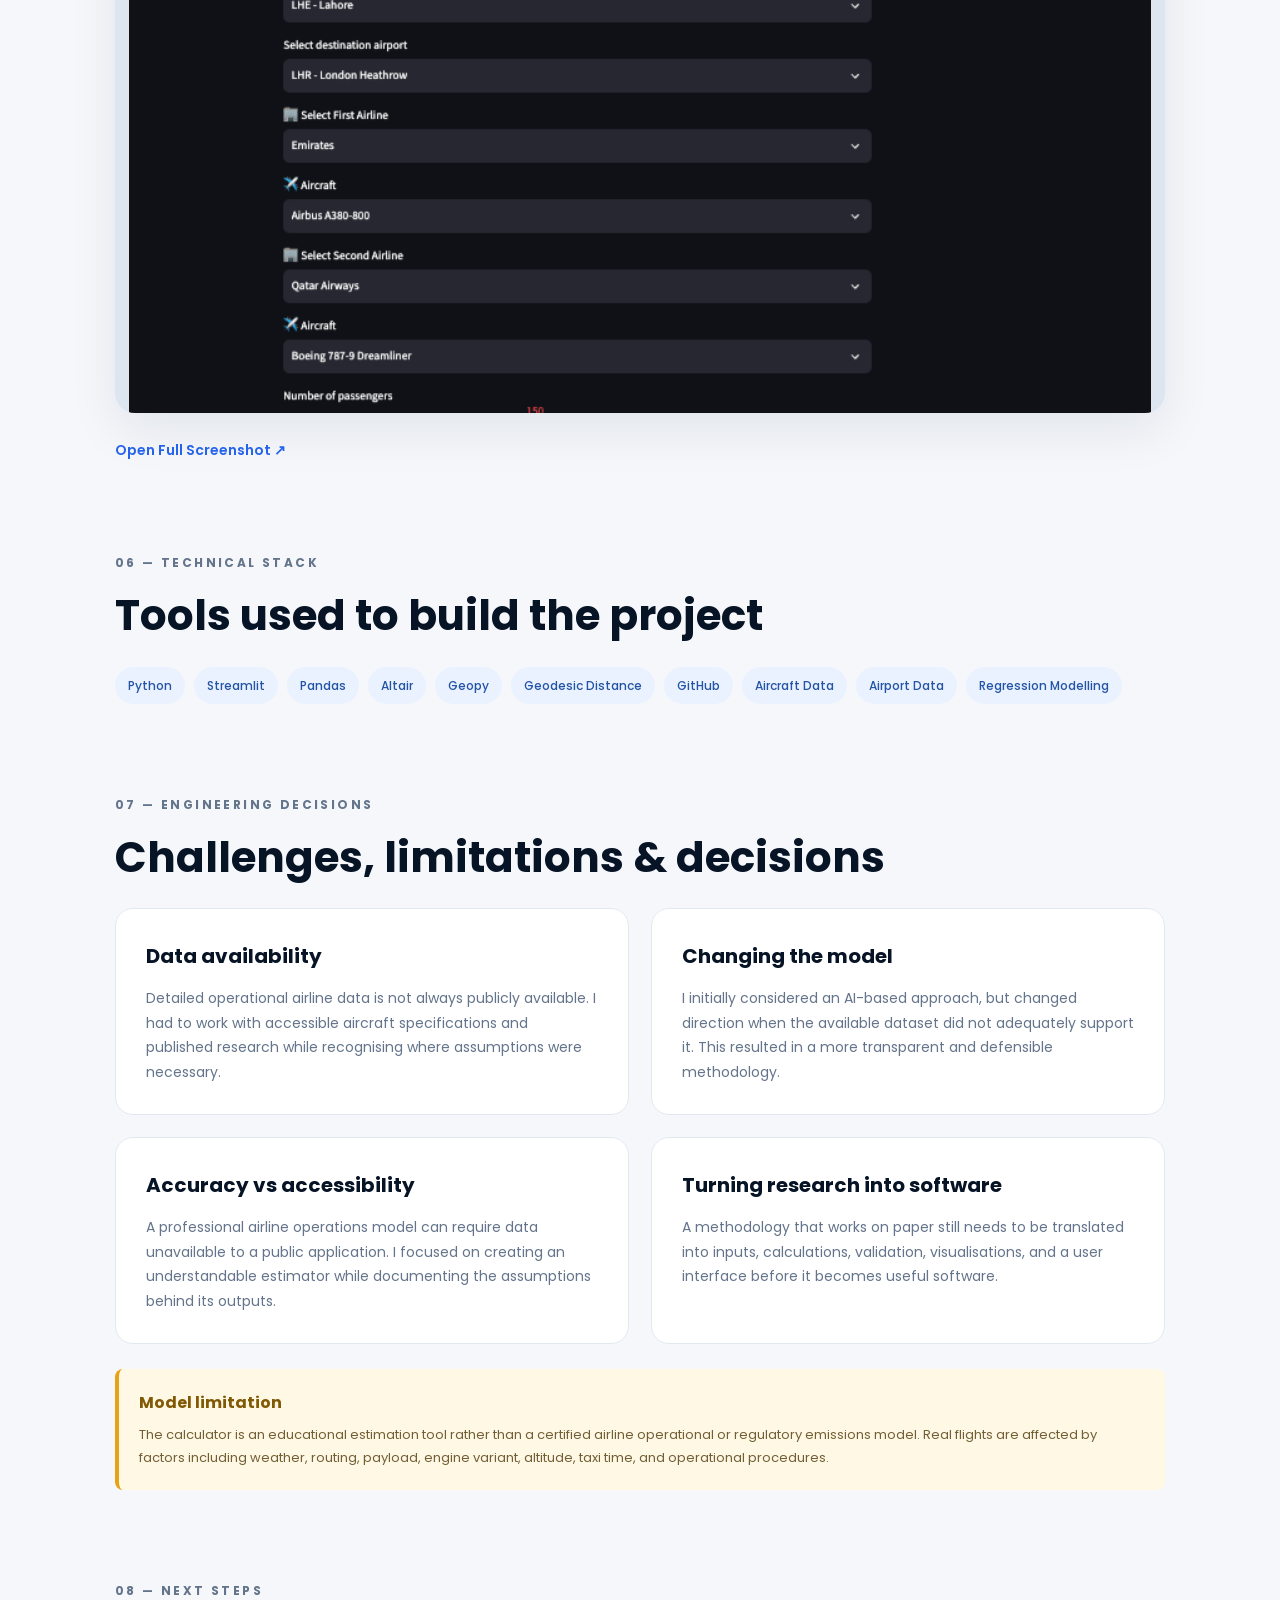
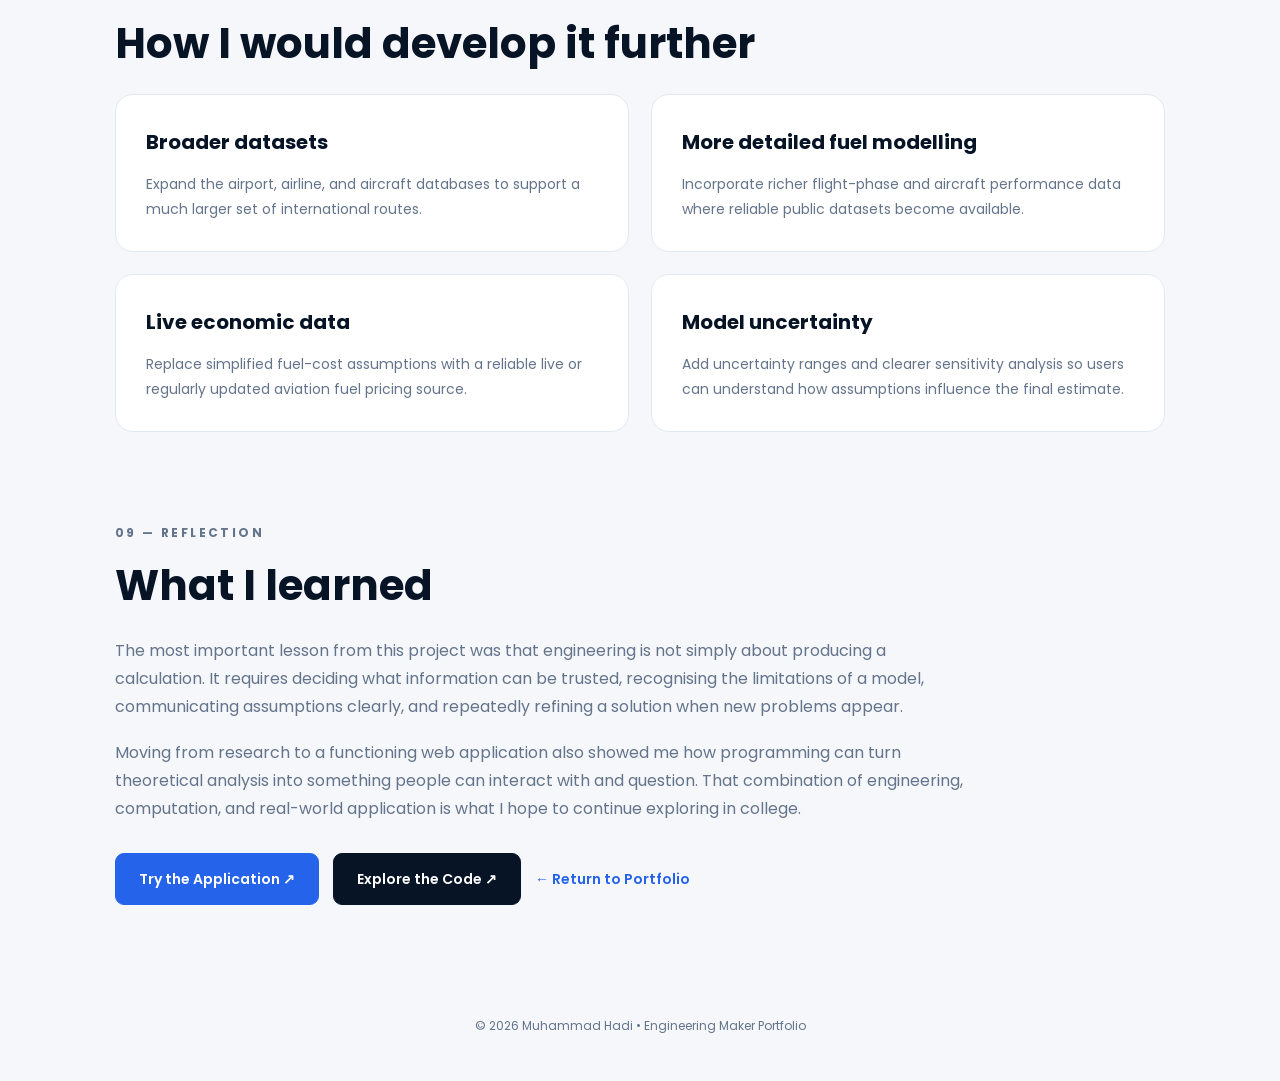
==== commit 7d5e5fa4: "Update project.html" ====
--- a/project.html
+++ b/project.html
@@ -284,13 +284,20 @@
         The project began as research.
     </h2>
 
-    <p>
-        Before building the application, I conducted a ten-week
-        research project into aviation emissions and flight-fuel
-        estimation. I studied existing approaches, published
-        aviation research, emissions factors, and the limitations
-        of publicly accessible flight datasets.
-    </p>
+   <p>
+    Before building the application, I conducted a ten-week research
+    project through the RISE Research Scholar Programme under the
+    one-on-one mentorship of Yuiko Ichikawa, PhD in Meteorology from
+    the University of Hokkaido and MPhil in Data Intensive Science
+    from the University of Cambridge.
+</p>
+
+<p>
+    I studied aviation emissions, fuel-consumption modelling, ICAO
+    emissions factors, QAR, ADS-B and simulated-flight-data methodologies,
+    regression-based approaches, and the limitations of publicly accessible
+    aviation datasets.
+</p>
 
     <p>
         My original research direction involved a more complex
